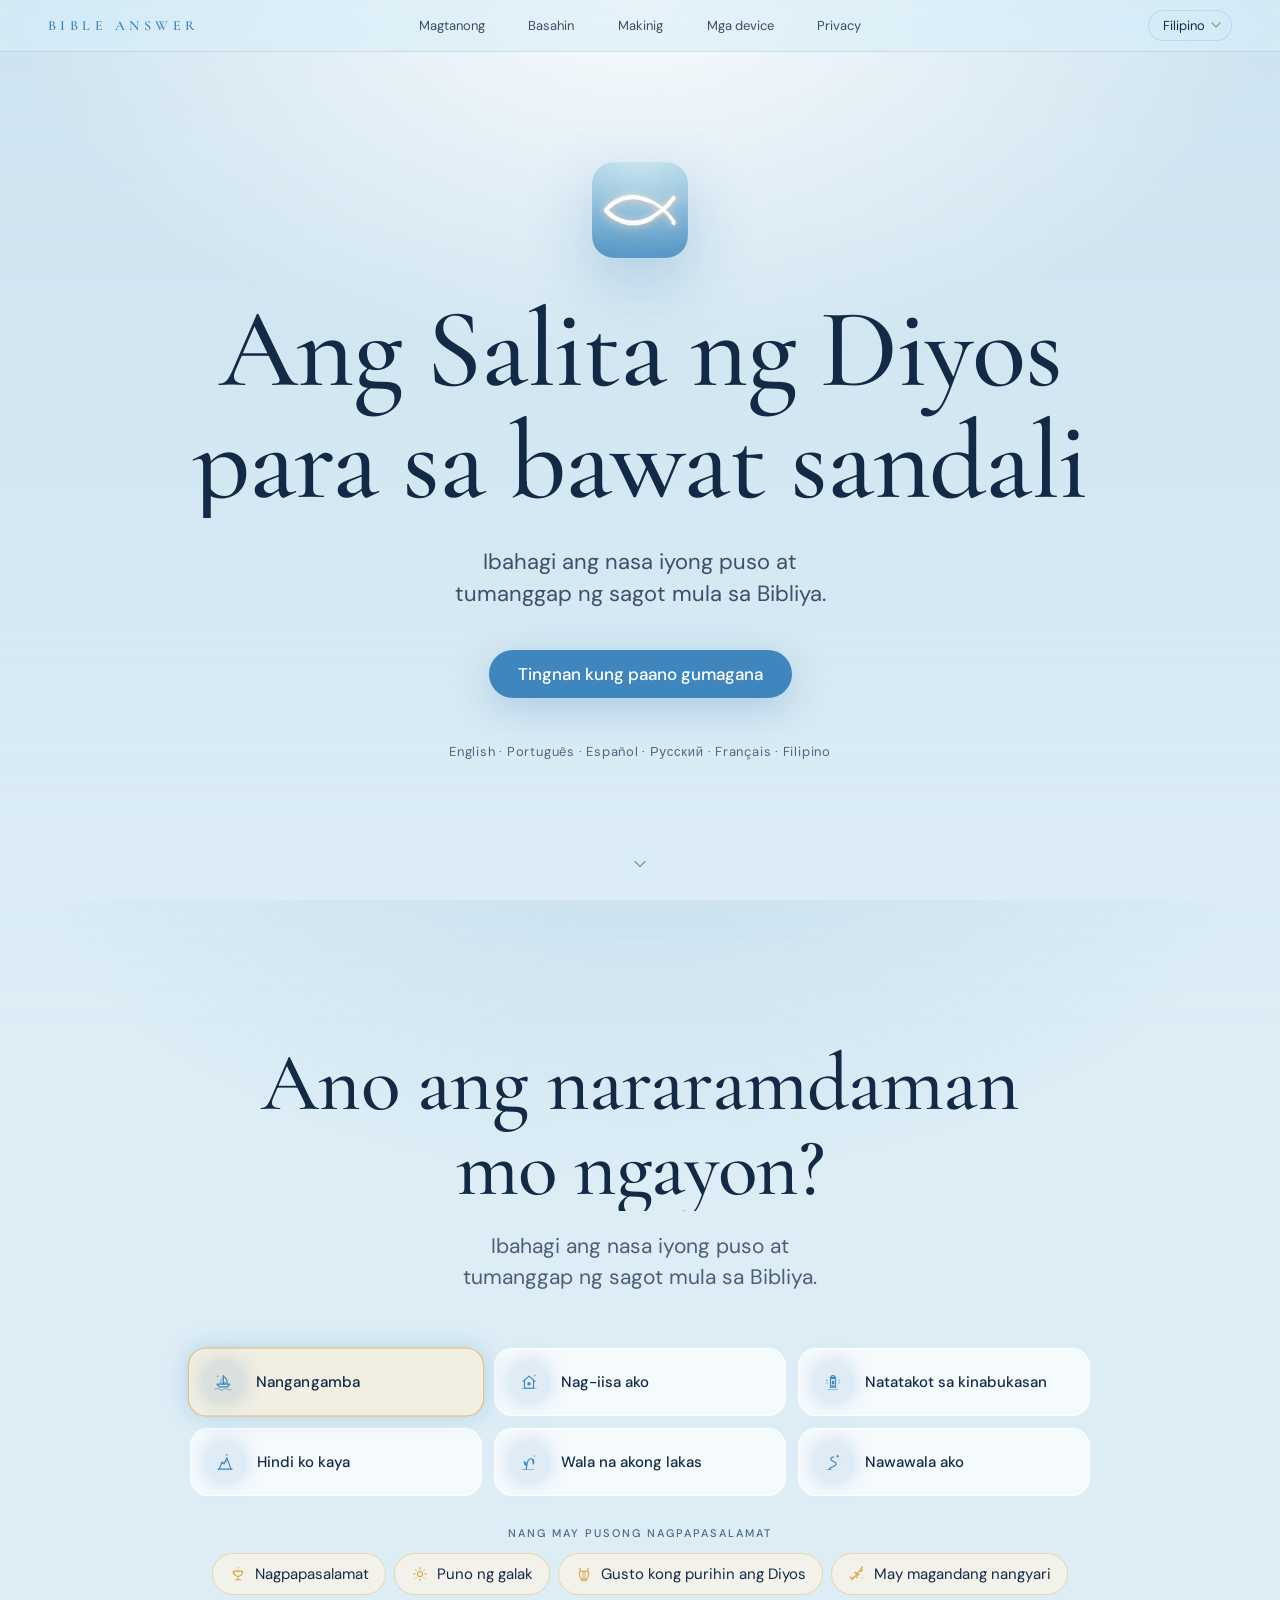
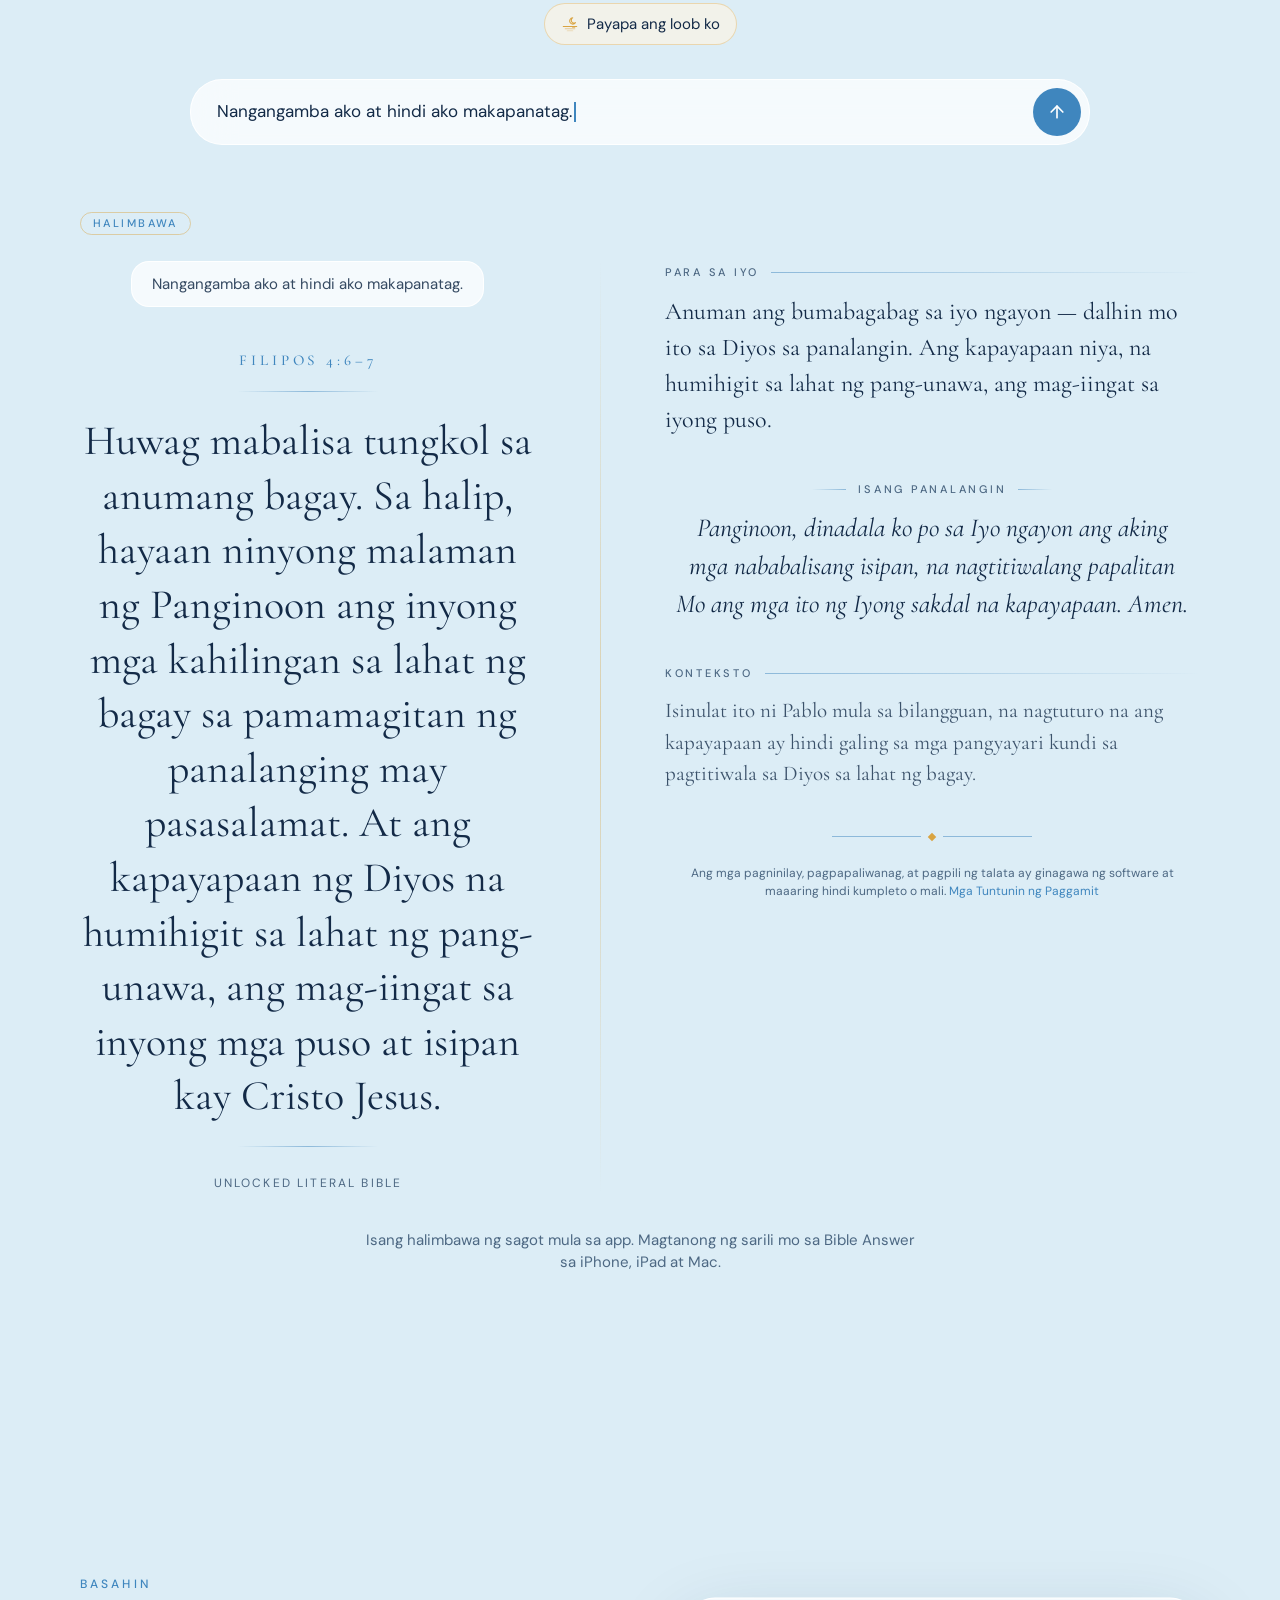
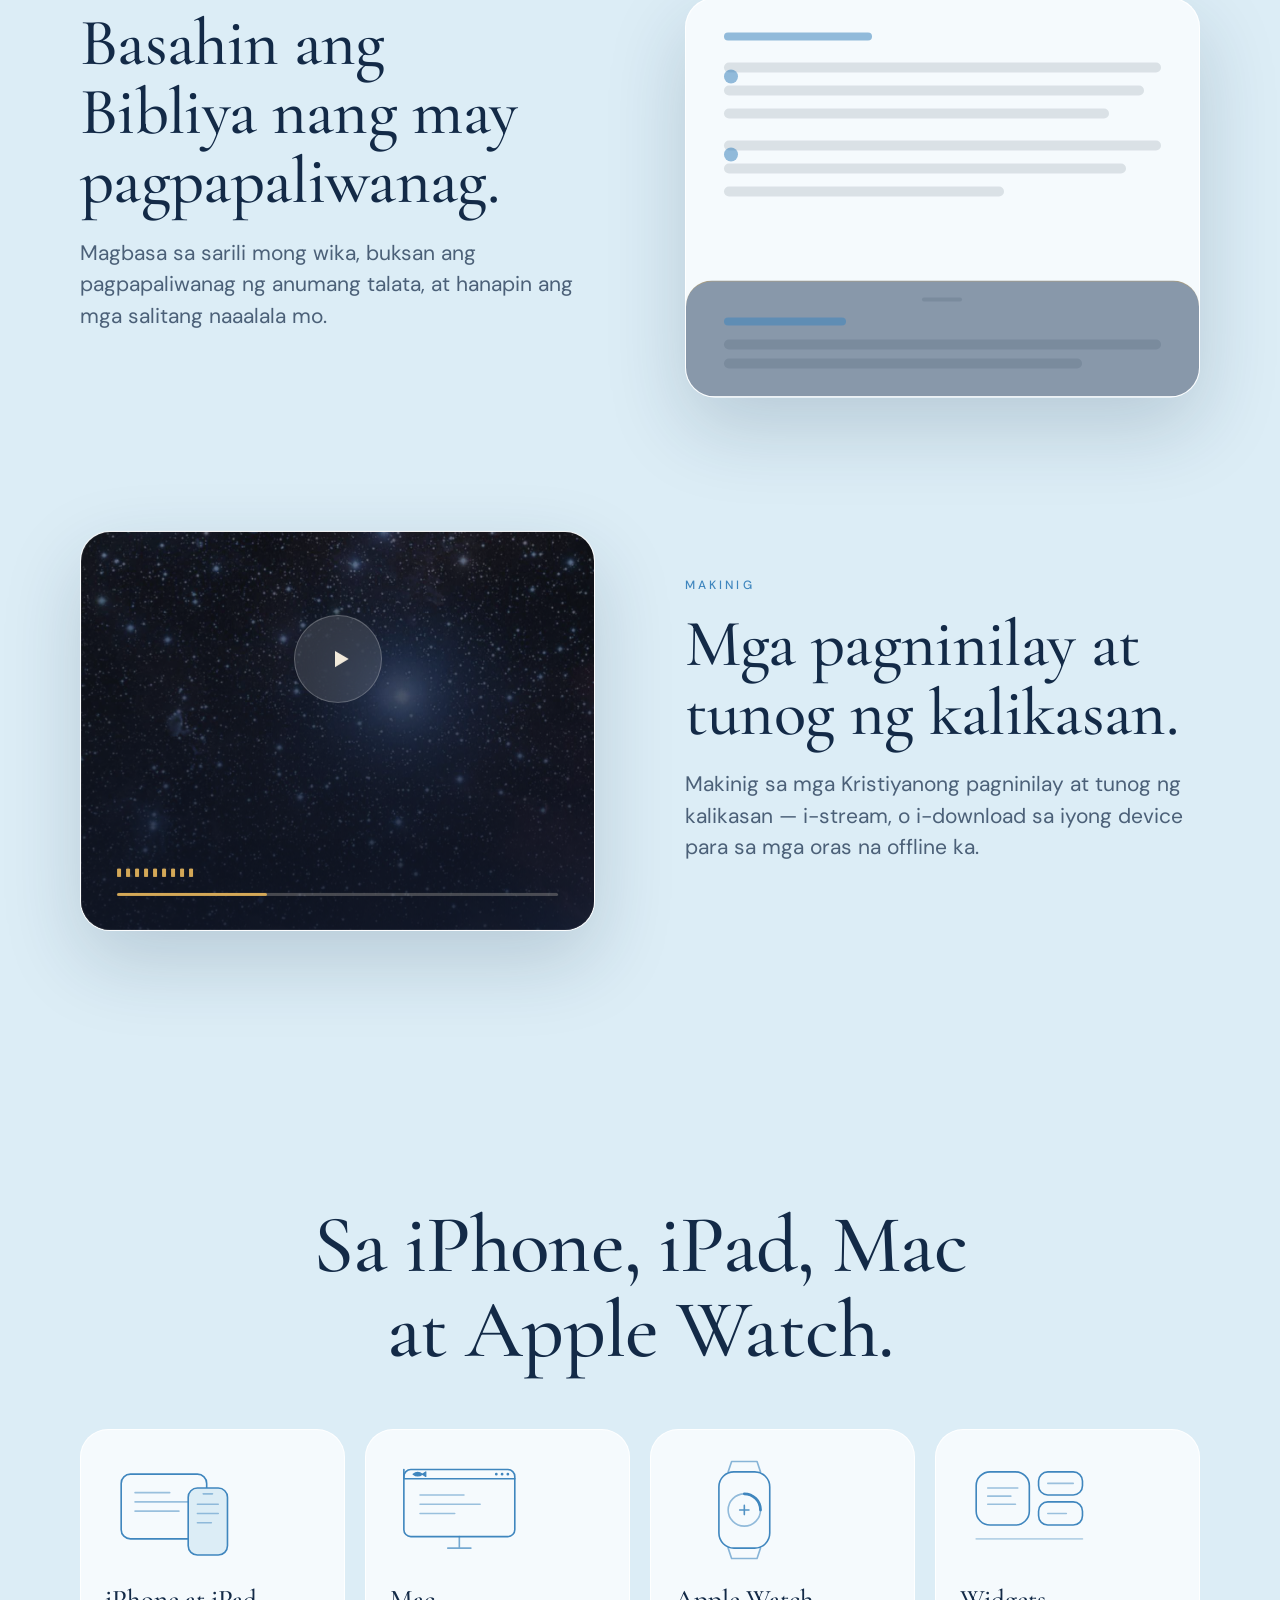
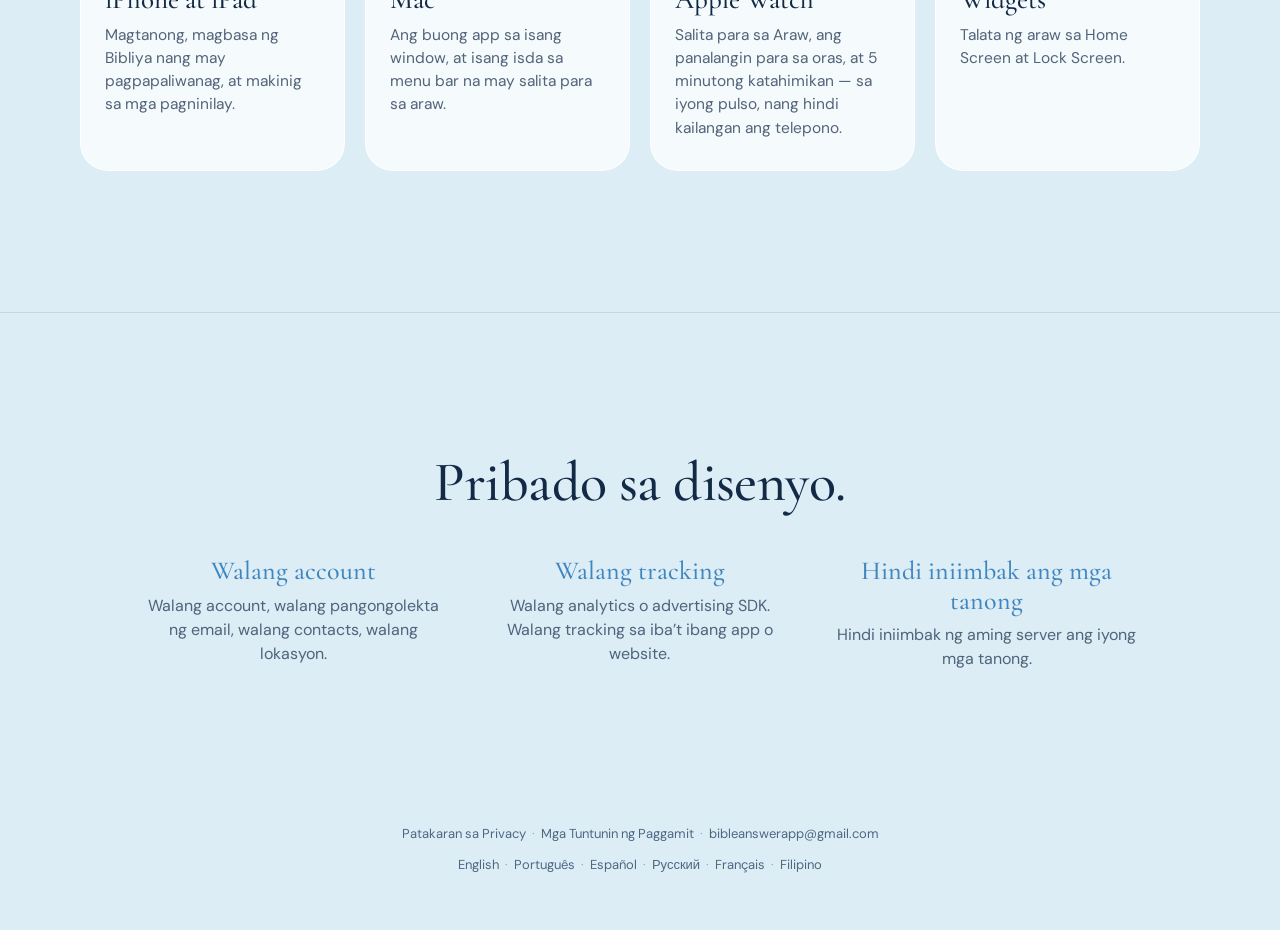
==== bible-answer/fil/index.html @ bab34051 "Show the answer feature instead of running it: static pages per language, SEO, devices The site no l" ====
<!doctype html>
<html lang="fil">
<head>
<meta charset="utf-8">
<meta name="viewport" content="width=device-width,initial-scale=1,viewport-fit=cover">
<meta http-equiv="Content-Security-Policy" content="default-src 'none'; script-src 'self' 'sha256-Du+OJKJSbdUgz5nrHeWWINvez6XKDDU/tyj/5c2uvwo='; style-src 'self' 'unsafe-inline'; img-src 'self' data:; font-src 'self'; connect-src 'none'; base-uri 'none'; form-action 'none'">
<title>Bible Answer — Talata para sa nararamdaman mo</title>
<meta name="description" content="Sabihin sa Bible Answer ang nararamdaman mo at tumanggap ng talata, maikling pagninilay at panalangin. Para sa iPhone, iPad, Mac at Apple Watch, sa anim na wika.">
<meta name="robots" content="index,follow,max-image-preview:large">
<link rel="canonical" href="https://artypeace.github.io/bible-answer/fil/">
<link rel="alternate" hreflang="en" href="https://artypeace.github.io/bible-answer/">
<link rel="alternate" hreflang="pt-BR" href="https://artypeace.github.io/bible-answer/pt/">
<link rel="alternate" hreflang="es" href="https://artypeace.github.io/bible-answer/es/">
<link rel="alternate" hreflang="ru" href="https://artypeace.github.io/bible-answer/ru/">
<link rel="alternate" hreflang="fr" href="https://artypeace.github.io/bible-answer/fr/">
<link rel="alternate" hreflang="fil" href="https://artypeace.github.io/bible-answer/fil/">
<link rel="alternate" hreflang="x-default" href="https://artypeace.github.io/bible-answer/">
<meta name="color-scheme" content="dark light">
<meta name="theme-color" content="#0F1628">
<meta property="og:type" content="website">
<meta property="og:site_name" content="Bible Answer">
<meta property="og:title" content="Bible Answer — Talata para sa nararamdaman mo">
<meta property="og:description" content="Sabihin sa Bible Answer ang nararamdaman mo at tumanggap ng talata, maikling pagninilay at panalangin. Para sa iPhone, iPad, Mac at Apple Watch, sa anim na wika.">
<meta property="og:url" content="https://artypeace.github.io/bible-answer/fil/">
<meta property="og:image" content="https://artypeace.github.io/bible-answer/assets/og.jpg">
<meta property="og:image:width" content="1200">
<meta property="og:image:height" content="630">
<meta property="og:image:alt" content="Bible Answer">
<meta property="og:locale" content="fil_PH">
<meta property="og:locale:alternate" content="en_US">
<meta property="og:locale:alternate" content="pt_BR">
<meta property="og:locale:alternate" content="es_ES">
<meta property="og:locale:alternate" content="ru_RU">
<meta property="og:locale:alternate" content="fr_FR">
<meta name="twitter:card" content="summary_large_image">
<meta name="twitter:title" content="Bible Answer — Talata para sa nararamdaman mo">
<meta name="twitter:description" content="Sabihin sa Bible Answer ang nararamdaman mo at tumanggap ng talata, maikling pagninilay at panalangin. Para sa iPhone, iPad, Mac at Apple Watch, sa anim na wika.">
<meta name="twitter:image" content="https://artypeace.github.io/bible-answer/assets/og.jpg">
<link rel="icon" type="image/png" sizes="32x32" href="../assets/favicon-32.png">
<link rel="apple-touch-icon" href="../assets/apple-touch-icon.png">
<link rel="preload" href="../fonts/cormorant-garamond.woff2" as="font" type="font/woff2" crossorigin>
<link rel="stylesheet" href="../site.css">
<script>document.documentElement.classList.add('js')</script>
<script type="application/ld+json">
{
 "@context": "https://schema.org",
 "@graph": [
  {
   "@type": "WebSite",
   "@id": "https://artypeace.github.io/bible-answer/#site",
   "name": "Bible Answer",
   "url": "https://artypeace.github.io/bible-answer/",
   "inLanguage": [
    "en",
    "pt-BR",
    "es",
    "ru",
    "fr",
    "fil"
   ]
  },
  {
   "@type": "MobileApplication",
   "@id": "https://artypeace.github.io/bible-answer/#app",
   "name": "Bible Answer",
   "description": "Sabihin sa Bible Answer ang nararamdaman mo at tumanggap ng talata, maikling pagninilay at panalangin. Para sa iPhone, iPad, Mac at Apple Watch, sa anim na wika.",
   "applicationCategory": "LifestyleApplication",
   "operatingSystem": "iOS, iPadOS, macOS, watchOS",
   "inLanguage": [
    "en",
    "pt-BR",
    "es",
    "ru",
    "fr",
    "fil"
   ],
   "url": "https://artypeace.github.io/bible-answer/fil/",
   "image": "https://artypeace.github.io/bible-answer/assets/og.jpg"
  }
 ]
}
</script>
</head>
<body>
<a class="skip" href="#main">Lumaktaw sa nilalaman</a>
<div class="sky" aria-hidden="true"><div class="sky__img"></div><div class="stars" id="stars"></div><div class="sky__veil"></div></div>

<header class="nav">
  <div class="nav__in">
    <a class="mark" href="../fil/">Bible Answer</a>
    <nav class="nav__links" aria-label="Bible Answer">
      <a href="#ask">Magtanong</a>
      <a href="#read">Basahin</a>
      <a href="#listen">Makinig</a>
      <a href="#devices">Mga device</a>
      <a href="#private">Privacy</a>
    </nav>
    <div class="nav__tools">
      <details class="langmenu"><summary aria-label="Wika">Filipino</summary><ul><li><a href="../" lang="en" hreflang="en">English</a></li><li><a href="../pt/" lang="pt-BR" hreflang="pt-BR">Português</a></li><li><a href="../es/" lang="es" hreflang="es">Español</a></li><li><a href="../ru/" lang="ru" hreflang="ru">Русский</a></li><li><a href="../fr/" lang="fr" hreflang="fr">Français</a></li><li><a href="../fil/" lang="fil" hreflang="fil" aria-current="true">Filipino</a></li></ul></details>
      
    </div>
  </div>
</header>

<main id="main">
  <section class="hero" aria-labelledby="h-hero">
    <div class="hero__in" id="heroIn">
      <img class="hero__icon rise" style="--i:0" src="../assets/icon.png" width="96" height="96" alt="Bible Answer">
      <h1 id="h-hero" class="rise" style="--i:1">Ang Salita ng Diyos para sa bawat sandali</h1>
      <p class="hero__sub rise" style="--i:2">Ibahagi ang nasa iyong puso at tumanggap ng sagot mula sa Bibliya.</p>
      <div class="hero__cta rise" style="--i:3">
        
        <a class="btn btn--gold" href="#ask">Tingnan kung paano gumagana</a>
      </div>
      <p class="hero__langs rise" style="--i:4"><a href="../" lang="en" hreflang="en">English</a> · <a href="../pt/" lang="pt-BR" hreflang="pt-BR">Português</a> · <a href="../es/" lang="es" hreflang="es">Español</a> · <a href="../ru/" lang="ru" hreflang="ru">Русский</a> · <a href="../fr/" lang="fr" hreflang="fr">Français</a> · <a href="../fil/" lang="fil" hreflang="fil">Filipino</a></p>
    </div>
    <svg class="hero__hint ico" viewBox="0 0 24 24" aria-hidden="true"><path d="M6 9l6 6 6-6"/></svg>
  </section>

  <section class="section ask" id="ask" aria-labelledby="h-ask">
    <div class="wrap">
      <h2 id="h-ask" class="reveal">Ano ang nararamdaman mo ngayon?</h2>
      <p class="lede reveal" style="--d:.1s">Ibahagi ang nasa iyong puso at tumanggap ng sagot mula sa Bibliya.</p>
      <div class="demo reveal" style="--d:.15s" data-demo>
        <div class="demo__ask" aria-hidden="true">
          <div class="feelings"><div class="chip-lg first"><span class="disc"><svg class="ico" viewBox="0 0 24 24" aria-hidden="true"><use href="../assets/feelings.svg#feel-anxious"></use></svg></span><span>Nangangamba</span></div><div class="chip-lg"><span class="disc"><svg class="ico" viewBox="0 0 24 24" aria-hidden="true"><use href="../assets/feelings.svg#feel-lonely"></use></svg></span><span>Nag-iisa ako</span></div><div class="chip-lg"><span class="disc"><svg class="ico" viewBox="0 0 24 24" aria-hidden="true"><use href="../assets/feelings.svg#feel-future"></use></svg></span><span>Natatakot sa kinabukasan</span></div><div class="chip-lg"><span class="disc"><svg class="ico" viewBox="0 0 24 24" aria-hidden="true"><use href="../assets/feelings.svg#feel-overwhelmed"></use></svg></span><span>Hindi ko kaya</span></div><div class="chip-lg"><span class="disc"><svg class="ico" viewBox="0 0 24 24" aria-hidden="true"><use href="../assets/feelings.svg#feel-exhausted"></use></svg></span><span>Wala na akong lakas</span></div><div class="chip-lg"><span class="disc"><svg class="ico" viewBox="0 0 24 24" aria-hidden="true"><use href="../assets/feelings.svg#feel-lost"></use></svg></span><span>Nawawala ako</span></div></div>
          <div class="good">Nang may pusong nagpapasalamat</div>
          <div class="pills"><span class="pill pill--warm"><svg class="ico" viewBox="0 0 24 24" aria-hidden="true"><use href="../assets/feelings.svg#feel-gratitude"></use></svg><span>Nagpapasalamat</span></span><span class="pill pill--warm"><svg class="ico" viewBox="0 0 24 24" aria-hidden="true"><use href="../assets/feelings.svg#feel-joy"></use></svg><span>Puno ng galak</span></span><span class="pill pill--warm"><svg class="ico" viewBox="0 0 24 24" aria-hidden="true"><use href="../assets/feelings.svg#feel-praise"></use></svg><span>Gusto kong purihin ang Diyos</span></span><span class="pill pill--warm"><svg class="ico" viewBox="0 0 24 24" aria-hidden="true"><use href="../assets/feelings.svg#feel-goodnews"></use></svg><span>May magandang nangyari</span></span><span class="pill pill--warm"><svg class="ico" viewBox="0 0 24 24" aria-hidden="true"><use href="../assets/feelings.svg#feel-peace"></use></svg><span>Payapa ang loob ko</span></span></div>
          <div class="composer demo__composer"><span class="demo__input"><span class="typed" style="--n:41">Nangangamba ako at hindi ako makapanatag.</span><span class="caret"></span></span><span class="send"><svg class="ico" viewBox="0 0 24 24"><path d="M12 19V5"/><path d="M5 12l7-7 7 7"/></svg></span></div>
        </div>
        <article class="answer demo__answer" aria-label="Halimbawa: Filipos 4:6–7">
        <p class="tag">Halimbawa</p>
        <div class="spread">
          <div class="verse-page">
            <div class="q part" style="--i:0">Nangangamba ako at hindi ako makapanatag.</div>
            <p class="ref part" style="--i:1">Filipos 4:6–7</p>
            <hr class="hair part" style="--i:2">
            <blockquote class="verse part" style="--i:3">Huwag mabalisa tungkol sa anumang bagay. Sa halip, hayaan ninyong malaman ng Panginoon ang inyong mga kahilingan sa lahat ng bagay sa pamamagitan ng panalanging may pasasalamat. At ang kapayapaan ng Diyos na humihigit sa lahat ng pang-unawa, ang mag-iingat sa inyong mga puso at isipan kay Cristo Jesus.</blockquote>
            <hr class="hair part" style="--i:4">
            <div class="credit part" style="--i:5">Unlocked Literal Bible</div>
          </div>
          <div class="gutter"></div>
          <div class="reading">
            <div class="block part" style="--i:6"><div class="head"><h3 class="label">Para sa iyo</h3><i></i></div><p class="body">Anuman ang bumabagabag sa iyo ngayon — dalhin mo ito sa Diyos sa panalangin. Ang kapayapaan niya, na humihigit sa lahat ng pang-unawa, ang mag-iingat sa iyong puso.</p></div>
            <div class="prayer part" style="--i:7"><div class="head"><i></i><h3 class="label">Isang Panalangin</h3><i></i></div><p>Panginoon, dinadala ko po sa Iyo ngayon ang aking mga nababalisang isipan, na nagtitiwalang papalitan Mo ang mga ito ng Iyong sakdal na kapayapaan. Amen.</p></div>
            <div class="block part" style="--i:8"><div class="head"><h3 class="label">Konteksto</h3><i></i></div><p class="body body--quiet">Isinulat ito ni Pablo mula sa bilangguan, na nagtuturo na ang kapayapaan ay hindi galing sa mga pangyayari kundi sa pagtitiwala sa Diyos sa lahat ng bagay.</p></div>
            <div class="diamond part" style="--i:9"><i></i><b></b><i></i></div>
            <p class="fine part" style="--i:10">Ang mga pagninilay, pagpapaliwanag, at pagpili ng talata ay ginagawa ng software at maaaring hindi kumpleto o mali. <a href="../terms#fil">Mga Tuntunin ng Paggamit</a></p>
          </div>
        </div>
      </article>
      </div>
      <p class="demo__note reveal">Isang halimbawa ng sagot mula sa app. Magtanong ng sarili mo sa Bible Answer sa iPhone, iPad at Mac.</p>
      
    </div>
  </section>

  <section class="section" id="read" aria-labelledby="h-read">
    <div class="wrap">
      <div class="feature">
        <div class="feature__text reveal">
          <div class="eyebrow">Basahin</div>
          <h2 id="h-read">Basahin ang Bibliya nang may pagpapaliwanag.</h2>
          <p>Magbasa sa sarili mong wika, buksan ang pagpapaliwanag ng anumang talata, at hanapin ang mga salitang naaalala mo.</p>
        </div>
        <div class="reveal" style="--d:.15s">
          <div class="card reader" data-parallax aria-hidden="true">
            <span class="skl skl--head"></span>
            <span class="skl"><b></b></span><span class="skl" style="width:96%"></span><span class="skl" style="width:88%"></span>
            <span class="skl" style="margin-top:22px"><b></b></span><span class="skl" style="width:92%"></span><span class="skl" style="width:64%"></span>
            <div class="sheet"><span class="skl skl--head" style="width:28%;margin-bottom:14px"></span><span class="skl" style="margin-top:9px"></span><span class="skl" style="width:82%;margin-top:9px"></span></div>
          </div>
        </div>
      </div>

      <div class="feature feature--flip" id="listen">
        <div class="feature__text reveal">
          <div class="eyebrow">Makinig</div>
          <h2>Mga pagninilay at tunog ng kalikasan.</h2>
          <p>Makinig sa mga Kristiyanong pagninilay at tunog ng kalikasan — i-stream, o i-download sa iyong device para sa mga oras na offline ka.</p>
        </div>
        <div class="reveal" style="--d:.15s">
          <div class="card player" data-parallax aria-hidden="true">
            <div class="player__img"></div><div class="player__veil"></div>
            <div class="play"><svg viewBox="0 0 24 24"><path d="M8 5.5v13l11-6.5z"/></svg></div>
            <div class="eq"><i></i><i></i><i></i><i></i><i></i><i></i><i></i><i></i><i></i></div>
            <div class="bar"><i></i></div>
          </div>
        </div>
      </div>
    </div>
  </section>

  <section class="section platforms" id="devices" aria-labelledby="h-devices">
    <div class="wrap">
      <h2 id="h-devices" class="reveal">Sa iPhone, iPad, Mac at Apple Watch.</h2>
      <div class="device-grid"><article class="device reveal" style="--d:0s"><div class="device__art" aria-hidden="true"><svg viewBox="0 0 120 90" fill="none" stroke="currentColor" stroke-width="1.4" stroke-linecap="round" stroke-linejoin="round"><rect x="14" y="14" width="74" height="56" rx="8"/><path d="M26 30h30M26 38h46M26 46h38" opacity=".5"/><rect x="72" y="26" width="34" height="58" rx="8" fill="var(--bg)"/><path d="M80 40h18M80 48h18M80 56h12" opacity=".5"/><path d="M85 31h8" opacity=".5"/></svg></div><h3>iPhone at iPad</h3><p>Magtanong, magbasa ng Bibliya nang may pagpapaliwanag, at makinig sa mga pagninilay.</p></article><article class="device reveal" style="--d:0.1s"><div class="device__art" aria-hidden="true"><svg viewBox="0 0 120 90" fill="none" stroke="currentColor" stroke-width="1.4" stroke-linecap="round" stroke-linejoin="round"><rect x="12" y="10" width="96" height="58" rx="6"/><path d="M12 18h96M12 10v8"/><path d="M92 14h.01M97 14h.01M102 14h.01" stroke-width="2.4"/><path d="M26 32h38M26 40h52M26 48h30" opacity=".5"/><path d="M50 78h20M60 68v10" opacity=".7"/><path d="M20 14q4-3 8 0q-4 3-8 0zM28 14l3-2v4z" fill="currentColor" stroke-width="1"/></svg></div><h3>Mac</h3><p>Ang buong app sa isang window, at isang isda sa menu bar na may salita para sa araw.</p></article><article class="device reveal" style="--d:0.2s"><div class="device__art" aria-hidden="true"><svg viewBox="0 0 120 90" fill="none" stroke="currentColor" stroke-width="1.4" stroke-linecap="round" stroke-linejoin="round"><rect x="38" y="12" width="44" height="66" rx="13"/><path d="M46 12l3-9h22l3 9M46 78l3 9h22l3-9" opacity=".6"/><circle cx="60" cy="45" r="14" opacity=".55"/><path d="M60 31a14 14 0 0 1 14 14" stroke-width="2.4"/><path d="M56 45h8M60 41v8" opacity=".9"/></svg></div><h3>Apple Watch</h3><p>Salita para sa Araw, ang panalangin para sa oras, at 5 minutong katahimikan — sa iyong pulso, nang hindi kailangan ang telepono.</p></article><article class="device reveal" style="--d:0.3s"><div class="device__art" aria-hidden="true"><svg viewBox="0 0 120 90" fill="none" stroke="currentColor" stroke-width="1.4" stroke-linecap="round" stroke-linejoin="round"><rect x="14" y="12" width="46" height="46" rx="12"/><path d="M24 26h26M24 33h20M24 40h24" opacity=".5"/><rect x="68" y="12" width="38" height="20" rx="8"/><path d="M76 22h22" opacity=".5"/><rect x="68" y="38" width="38" height="20" rx="8"/><path d="M76 48h16" opacity=".5"/><path d="M14 70h92" opacity=".35"/></svg></div><h3>Widgets</h3><p>Talata ng araw sa Home Screen at Lock Screen.</p></article></div>
    </div>
  </section>

  <section class="section privacy" id="private" aria-labelledby="h-priv">
    <div class="wrap">
      <h2 id="h-priv" class="reveal">Pribado sa disenyo.</h2>
      <div class="trio">
        <div class="reveal"><h3>Walang account</h3><p>Walang account, walang pangongolekta ng email, walang contacts, walang lokasyon.</p></div>
        <div class="reveal" style="--d:.12s"><h3>Walang tracking</h3><p>Walang analytics o advertising SDK. Walang tracking sa iba’t ibang app o website.</p></div>
        <div class="reveal" style="--d:.24s"><h3>Hindi iniimbak ang mga tanong</h3><p>Hindi iniimbak ng aming server ang iyong mga tanong.</p></div>
      </div>
    </div>
  </section>
</main>

<footer class="foot">
  <p><a href="../privacy#fil">Patakaran sa Privacy</a><span class="dot">·</span><a href="../terms#fil">Mga Tuntunin ng Paggamit</a><span class="dot">·</span><a href="mailto:bibleanswerapp@gmail.com">bibleanswerapp@gmail.com</a></p>
  <p><a href="../" lang="en" hreflang="en">English</a><span class="dot">·</span><a href="../pt/" lang="pt-BR" hreflang="pt-BR">Português</a><span class="dot">·</span><a href="../es/" lang="es" hreflang="es">Español</a><span class="dot">·</span><a href="../ru/" lang="ru" hreflang="ru">Русский</a><span class="dot">·</span><a href="../fr/" lang="fr" hreflang="fr">Français</a><span class="dot">·</span><a href="../fil/" lang="fil" hreflang="fil">Filipino</a></p>
</footer>
<script src="../app.js" defer></script>
</body>
</html>
---- bible-answer/site.css ----
/* Bible Answer — the website. Same look as the app: navy sky, gold, Cormorant Garamond and DM Sans.
   Colours are ManuscriptColors from the app (AppTheme.swift), dark and light. */

@font-face{font-family:"Cormorant Garamond";src:url(fonts/cormorant-garamond.woff2) format("woff2");font-weight:300 700;font-style:normal;font-display:swap}
@font-face{font-family:"Cormorant Garamond";src:url(fonts/cormorant-garamond-italic.woff2) format("woff2");font-weight:300 700;font-style:italic;font-display:swap}
@font-face{font-family:"DM Sans";src:url(fonts/dm-sans.woff2) format("woff2");font-weight:100 1000;font-style:normal;font-display:swap}

:root{
  color-scheme:dark;
  --bg:#0F1628;--text:#F2EADB;--muted:#A89B82;
  --gold:#D4A857;--ornament:#D4A857;--on-gold:#0F1628;
  --chip:rgba(27,42,72,.78);--chip-stroke:rgba(255,255,255,.09);
  --gold-hair:rgba(212,168,87,.55);--gold-soft:rgba(212,168,87,.14);
  --glass:rgba(15,22,40,.55);--glass-line:rgba(255,255,255,.08);
  --verse-ink:linear-gradient(180deg,#FFFDF8 0%,#F2EADB 55%,#D8CBAE 100%);
  --halo:rgba(0,0,0,.55);--shadow:0 40px 100px rgba(0,0,0,.45);
  --sky-o:.9;--skl:rgba(242,234,219,.14);--skl-strong:rgba(212,168,87,.55);
  --serif:"Cormorant Garamond",Georgia,"Times New Roman",serif;
  --sans:"DM Sans",-apple-system,BlinkMacSystemFont,"Segoe UI",Roboto,"Helvetica Neue",Arial,sans-serif;
  --ease:cubic-bezier(.2,.7,.2,1);
  --pad:clamp(16px,4vw,48px);
}
@media (prefers-color-scheme:light){
  :root{
    color-scheme:light;
    --bg:#DCEDF6;--text:#132A47;--muted:#4D6883;
    --gold:#3F86BE;--ornament:#D9A441;--on-gold:#fff;
    --chip:rgba(255,255,255,.72);--chip-stroke:rgba(255,255,255,.9);
    --gold-hair:rgba(63,134,190,.5);--gold-soft:rgba(63,134,190,.12);
    --glass:rgba(220,237,246,.62);--glass-line:rgba(19,42,71,.10);
    --verse-ink:linear-gradient(180deg,#132A47,#132A47);
    --halo:transparent;--shadow:0 30px 80px rgba(19,42,71,.18);
    --sky-o:0;--skl:rgba(19,42,71,.12);--skl-strong:rgba(63,134,190,.55);
  }
}

*{box-sizing:border-box}
html{scroll-behavior:smooth;-webkit-text-size-adjust:100%;background:var(--bg)}
body{margin:0;color:var(--text);font:400 17px/1.47 var(--sans);-webkit-font-smoothing:antialiased;-moz-osx-font-smoothing:grayscale;overflow-x:hidden}
img,svg{display:block;max-width:100%}
a{color:var(--gold);text-decoration:none}
a:hover{text-decoration:underline;text-underline-offset:3px}
button,input,textarea,select{font:inherit;color:inherit}
button{cursor:pointer}
[hidden]{display:none!important}
:focus-visible{outline:2px solid var(--gold);outline-offset:3px;border-radius:6px}
.sr{position:absolute;width:1px;height:1px;overflow:hidden;clip:rect(0 0 0 0);white-space:nowrap}

/* ---------- sky ---------- */
.sky{position:absolute;left:0;top:0;width:100%;height:118vh;z-index:-1;pointer-events:none;overflow:hidden;
  transform:translate3d(0,calc(var(--scroll,0)*.28px),0);will-change:transform;
  -webkit-mask-image:linear-gradient(#000 55%,transparent);mask-image:linear-gradient(#000 55%,transparent)}
.sky__img{position:absolute;inset:0;background:url(assets/sky-dark.jpg) center 18%/cover no-repeat;opacity:var(--sky-o)}
.sky__veil{position:absolute;inset:0;background:linear-gradient(180deg,rgba(15,22,40,.55) 0%,rgba(15,22,40,.08) 34%,rgba(15,22,40,.7) 76%,var(--bg) 100%)}
@media (prefers-color-scheme:light){
  .sky__veil{background:radial-gradient(900px 520px at 50% 0,rgba(255,255,255,.85),rgba(220,237,246,0) 70%),linear-gradient(180deg,rgba(196,221,236,.6),rgba(220,237,246,0))}
}
.stars i{position:absolute;display:block;border-radius:50%;background:#FFF3D6;opacity:.7;animation:twinkle var(--t,4s) ease-in-out var(--dl,0s) infinite}
@media (prefers-color-scheme:light){.stars{display:none}}
@keyframes twinkle{0%,100%{opacity:.15;transform:scale(.8)}50%{opacity:.95;transform:scale(1.15)}}

/* ---------- navigation ---------- */
.nav{position:fixed;left:0;right:0;top:0;z-index:20;height:52px;background:var(--glass);
  -webkit-backdrop-filter:saturate(180%) blur(20px);backdrop-filter:saturate(180%) blur(20px);border-bottom:1px solid var(--glass-line)}
.nav__in{height:100%;max-width:1280px;margin:0 auto;padding:0 var(--pad);display:grid;grid-template-columns:1fr auto 1fr;align-items:center;gap:16px}
.mark{font:600 14px/1 var(--serif);letter-spacing:.32em;text-transform:uppercase;color:var(--gold);white-space:nowrap}
.mark:hover{text-decoration:none}
.nav__links{display:flex;gap:clamp(20px,3.4vw,44px);font-size:13px}
.nav__links a{color:color-mix(in srgb,var(--text) 82%,transparent);transition:color .25s}
.nav__links a:hover{color:var(--gold);text-decoration:none}
.nav__tools{display:flex;align-items:center;justify-content:flex-end;gap:14px}
@supports not ((backdrop-filter:blur(1px)) or (-webkit-backdrop-filter:blur(1px))){.nav{background:var(--bg)}}
@media (max-width:760px){.nav__links{display:none}.nav__in{grid-template-columns:1fr auto}}

/* ---------- buttons ---------- */
.btn{display:inline-flex;align-items:center;justify-content:center;gap:8px;min-height:48px;padding:13px 28px;border-radius:980px;border:1px solid transparent;font-size:17px;font-weight:500;line-height:1.2;
  transition:transform .35s var(--ease),box-shadow .35s var(--ease),background .25s,border-color .25s}
.btn:hover{text-decoration:none;transform:translateY(-2px)}
.btn:active{transform:scale(.97)}
.btn--gold{background:var(--gold);color:var(--on-gold);box-shadow:0 10px 40px color-mix(in srgb,var(--gold) 30%,transparent)}
.btn--gold:hover{box-shadow:0 16px 52px color-mix(in srgb,var(--gold) 42%,transparent)}
.btn--ghost{background:var(--chip);border-color:color-mix(in srgb,var(--ornament) 40%,transparent);color:var(--text)}
.btn--ghost:hover{border-color:var(--ornament)}
.link{font-size:17px}
.link::after{content:" ›"}

/* ---------- reveal on scroll ---------- */
html.js .reveal{opacity:0;transform:translate3d(0,28px,0);filter:blur(6px);
  transition:opacity 1s var(--ease) var(--d,0s),transform 1.1s var(--ease) var(--d,0s),filter 1s var(--ease) var(--d,0s)}
html.js .reveal.in{opacity:1;transform:none;filter:none}
.rise{animation:rise 1.2s var(--ease) both;animation-delay:calc(var(--i,0)*130ms + 120ms)}
@keyframes rise{from{opacity:0;transform:translate3d(0,30px,0);filter:blur(8px)}to{opacity:1;transform:none;filter:none}}

/* ---------- hero ---------- */
.hero{position:relative;min-height:100vh;min-height:100svh;display:flex;align-items:center;justify-content:center;text-align:center;padding:96px var(--pad) 72px}
.hero__in{display:flex;flex-direction:column;align-items:center;max-width:1100px;
  transform:translate3d(0,calc(var(--hp,0)*56px),0) scale(calc(1 - var(--hp,0)*.05));opacity:calc(1 - var(--hp,0)*1.15);will-change:transform,opacity}
.hero__icon{width:96px;height:96px;border-radius:22px;box-shadow:0 24px 64px color-mix(in srgb,var(--gold) 30%,transparent),0 0 0 1px rgba(255,255,255,.12);margin-bottom:36px;animation:float 7s ease-in-out infinite}
@keyframes float{0%,100%{transform:translateY(0)}50%{transform:translateY(-6px)}}
h1{margin:0;font:500 clamp(50px,9.2vw,112px)/1 var(--serif);letter-spacing:-.012em;text-wrap:balance;
  background:var(--verse-ink);-webkit-background-clip:text;background-clip:text;color:transparent;-webkit-text-fill-color:transparent}
.hero__sub{text-wrap:balance;margin:28px 0 0;max-width:620px;font-size:clamp(18px,2.1vw,22px);line-height:1.45;color:color-mix(in srgb,var(--text) 80%,transparent)}
.hero__cta{display:flex;flex-wrap:wrap;align-items:center;justify-content:center;gap:20px 28px;margin-top:40px}
.hero__langs{margin:44px 0 0;font-size:13px;letter-spacing:.06em;color:var(--muted)}
.hero__hint{position:absolute;left:50%;bottom:26px;translate:-50% 0;color:var(--gold);opacity:.8;animation:nudge 2.4s ease-in-out infinite}
@keyframes nudge{0%,100%{transform:translateY(0);opacity:.5}50%{transform:translateY(7px);opacity:.95}}

/* ---------- sections ---------- */
.section{position:relative;padding:clamp(72px,11vw,150px) var(--pad)}
.wrap{max-width:1120px;margin:0 auto}
.eyebrow{font:500 12px/1 var(--sans);letter-spacing:.26em;text-transform:uppercase;color:var(--gold)}
h2{margin:0;font:500 clamp(38px,6.4vw,84px)/1.04 var(--serif);letter-spacing:-.01em;text-wrap:balance}
.lede{text-wrap:balance;margin:20px auto 0;max-width:640px;font-size:clamp(17px,1.9vw,21px);line-height:1.45;color:color-mix(in srgb,var(--text) 72%,transparent)}

/* ---------- ask ---------- */
.ask{text-align:center;background:radial-gradient(900px 520px at 50% -4%,color-mix(in srgb,var(--gold) 11%,transparent),transparent 70%)}
.ask h2{background:var(--verse-ink);-webkit-background-clip:text;background-clip:text;color:transparent;-webkit-text-fill-color:transparent}
.feelings{max-width:900px;margin:52px auto 0;display:grid;grid-template-columns:repeat(3,minmax(0,1fr));gap:12px}
@media (max-width:720px){.feelings{grid-template-columns:repeat(2,minmax(0,1fr));gap:10px}}
.chip-lg{display:flex;align-items:center;gap:12px;min-height:68px;padding:12px 14px;text-align:left;font-size:15px;font-weight:500;line-height:1.25;background:var(--chip);border:1px solid var(--chip-stroke);border-radius:18px;
  transition:transform .35s var(--ease),border-color .3s,box-shadow .3s}
.chip-lg:hover{transform:translateY(-3px);border-color:color-mix(in srgb,var(--ornament) 70%,transparent);box-shadow:0 14px 40px color-mix(in srgb,var(--gold) 16%,transparent)}
.chip-lg:active,.pill:active{transform:scale(.96)}
.disc{display:flex;align-items:center;justify-content:center;flex:none;width:40px;height:40px;border-radius:50%;background:var(--gold-soft);box-shadow:0 0 20px color-mix(in srgb,var(--gold) 30%,transparent);color:var(--gold)}
.ico{width:20px;height:20px;fill:none;stroke:currentColor;stroke-width:1.4;stroke-linecap:round;stroke-linejoin:round}
.good{margin-top:32px;font:500 11px/1 var(--sans);letter-spacing:.18em;text-transform:uppercase;color:var(--muted)}
.pills{display:flex;flex-wrap:wrap;justify-content:center;gap:8px;margin:14px auto 0;max-width:900px}
.pill{display:inline-flex;align-items:center;gap:8px;padding:9px 16px;font-size:15px;background:var(--chip);border:1px solid var(--chip-stroke);border-radius:980px;transition:transform .3s var(--ease),border-color .3s}
.pill:hover{transform:translateY(-2px);border-color:color-mix(in srgb,var(--ornament) 60%,transparent)}
.pill .ico{width:18px;height:18px;color:var(--muted)}
.pill--warm{background:color-mix(in srgb,var(--ornament) 10%,var(--chip));border-color:color-mix(in srgb,var(--ornament) 35%,transparent)}
.pill--warm .ico{color:var(--ornament)}
.more{margin-top:8px;background:none;border:0;padding:10px 14px;font-size:14px;font-weight:500;color:var(--gold)}
.more::after{content:" ⌄"}
.more[aria-expanded=true]::after{content:" ⌃"}
.rest{margin-top:6px}

.composer{display:flex;align-items:flex-end;gap:12px;max-width:900px;margin:34px auto 0;padding:8px 8px 8px 26px;background:var(--chip);border:1px solid var(--chip-stroke);border-radius:32px;
  -webkit-backdrop-filter:blur(20px);backdrop-filter:blur(20px);text-align:left;transition:border-color .3s,box-shadow .3s}
.composer:focus-within{border-color:color-mix(in srgb,var(--ornament) 55%,transparent);box-shadow:0 0 0 4px color-mix(in srgb,var(--gold) 12%,transparent)}
.send{display:flex;align-items:center;justify-content:center;flex:none;width:48px;height:48px;border:0;border-radius:50%;background:var(--gold);color:var(--on-gold);transition:transform .3s var(--ease),opacity .2s}
.send .ico{width:20px;height:20px;stroke-width:2}


/* ---------- the answer ---------- */
.answer{max-width:1180px;margin:0 auto;text-align:left;outline:0}
.spread{display:grid;grid-template-columns:1fr;gap:56px;margin-top:20px}
@media (min-width:1000px){
  .spread{grid-template-columns:minmax(0,.46fr) 1px minmax(0,.54fr);gap:0 64px;margin-top:8px}
  .verse-page{position:sticky;top:110px;align-self:start;min-height:calc(100vh - 220px);justify-content:center}
  .spread .gutter{display:block}
}
.gutter{display:none;background:linear-gradient(180deg,transparent,color-mix(in srgb,var(--ornament) 40%,transparent),transparent)}
.verse-page{display:flex;flex-direction:column;align-items:center;text-align:center}
.q{padding:11px 20px;border-radius:18px;background:var(--chip);border:1px solid var(--chip-stroke);font-size:15px;color:color-mix(in srgb,var(--text) 85%,transparent);max-width:100%;overflow-wrap:anywhere}
.ref{margin:44px 0 0;font:500 15px/1.2 var(--serif);letter-spacing:.26em;text-transform:uppercase;color:var(--gold)}
.hair{width:140px;height:1px;border:0;margin:22px 0;background:linear-gradient(90deg,transparent,var(--gold-hair),transparent)}
.verse{margin:0;font:400 clamp(28px,3.4vw,42px)/1.3 var(--serif);
  background:var(--verse-ink);-webkit-background-clip:text;background-clip:text;color:transparent;-webkit-text-fill-color:transparent;filter:drop-shadow(0 0 22px rgba(255,243,214,.16))}
.credit{margin-top:6px;font-size:12px;letter-spacing:.18em;text-transform:uppercase;color:var(--muted)}
.reading{padding-top:6px}
.head{display:flex;align-items:center;gap:12px}
.label{margin:0;font:500 11px/1 var(--sans);letter-spacing:.25em;text-transform:uppercase;color:var(--muted)}
.head i{flex:1;height:1px;background:linear-gradient(90deg,var(--gold-hair),transparent)}
.body{margin:16px 0 0;font:400 clamp(21px,2.1vw,24px)/1.5 var(--serif);text-shadow:0 0 16px var(--halo);overflow-wrap:anywhere}
.body--quiet{font-size:clamp(19px,1.9vw,21px);color:color-mix(in srgb,var(--text) 80%,transparent)}
.block{margin-top:46px}
.block:first-child{margin-top:0}
.prayer{display:flex;flex-direction:column;align-items:center;gap:14px;margin-top:46px}
.prayer .head i{flex:none;width:34px}
.prayer .head i:first-child{background:linear-gradient(90deg,transparent,var(--gold-hair))}
.prayer p{margin:0;padding:0 10px;text-align:center;font:italic 400 clamp(23px,2.4vw,26px)/1.45 var(--serif);text-shadow:0 0 16px var(--halo);overflow-wrap:anywhere}
.diamond{display:flex;align-items:center;gap:8px;width:200px;margin:44px auto 0}
.diamond i{flex:1;height:1px;background:var(--gold-hair)}
.diamond b{width:6px;height:6px;background:var(--ornament);transform:rotate(45deg);animation:glint 3.4s ease-in-out infinite}
@keyframes glint{0%,100%{box-shadow:0 0 0 rgba(212,168,87,0)}50%{box-shadow:0 0 14px var(--ornament)}}
.fine{margin:24px auto 0;max-width:520px;text-align:center;font-size:12px;line-height:1.55;color:var(--muted)}

/* ---------- features ---------- */
.feature{display:grid;grid-template-columns:1fr 1fr;align-items:center;gap:clamp(36px,7vw,110px)}
.feature+.feature{margin-top:clamp(90px,13vw,190px)}
.feature--flip .feature__text{order:2}
.feature h2{margin-top:18px;font-size:clamp(36px,5.2vw,68px)}
.feature p{margin:22px 0 0;font-size:clamp(17px,1.8vw,21px);line-height:1.5;color:color-mix(in srgb,var(--text) 72%,transparent)}
@media (max-width:860px){.feature{grid-template-columns:1fr}.feature--flip .feature__text{order:0}}
.card{position:relative;overflow:hidden;border-radius:30px;background:var(--chip);border:1px solid var(--chip-stroke);box-shadow:var(--shadow);
  }
[data-parallax]{transform:translate3d(0,calc(var(--py,0)*1px),0)}
section[id],main[id]{scroll-margin-top:52px}
.answer{scroll-margin-top:72px}
.reader{min-height:400px;padding:34px 38px}
.skl{display:block;height:10px;border-radius:5px;background:var(--skl);margin-top:13px}
.skl--head{width:34%;height:8px;margin:0 0 22px;background:var(--skl-strong)}
.skl b{display:inline-block;width:14px;height:14px;border-radius:50%;vertical-align:middle;margin-right:8px;background:var(--skl-strong)}
.sheet{position:absolute;left:0;right:0;bottom:0;padding:16px 38px 28px;border-radius:26px 26px 0 0;background:color-mix(in srgb,var(--bg) 55%,#22304e);border-top:1px solid color-mix(in srgb,var(--ornament) 35%,transparent)}
.sheet::before{content:"";display:block;width:40px;height:4px;margin:0 auto 16px;border-radius:2px;background:var(--skl)}
.player{min-height:400px;display:flex;flex-direction:column;justify-content:flex-end;padding:34px 36px}
.player__img{position:absolute;inset:0;background:url(assets/sky-dark.jpg) center 62%/cover;opacity:.95}
@media (prefers-color-scheme:light){.player__img{filter:saturate(.9)}}
.player__veil{position:absolute;inset:0;background:linear-gradient(180deg,rgba(15,22,40,.1),rgba(15,22,40,.78))}
.play{position:absolute;left:50%;top:32%;translate:-50% -50%;width:88px;height:88px;display:flex;align-items:center;justify-content:center;border-radius:50%;
  border:1px solid rgba(255,255,255,.24);background:rgba(255,255,255,.12);-webkit-backdrop-filter:blur(20px);backdrop-filter:blur(20px);color:#F2EADB}
.play svg{width:30px;height:30px;fill:currentColor;margin-left:4px}
.eq{position:relative;display:flex;align-items:flex-end;gap:5px;height:34px}
.eq i{display:block;width:4px;height:100%;border-radius:2px;background:#D4A857;transform-origin:bottom;transform:scaleY(.25)}
.in .eq i,.eq.in i{animation:eq 1.4s ease-in-out infinite;animation-delay:calc(var(--k)*-.23s)}
@keyframes eq{0%,100%{transform:scaleY(.2)}50%{transform:scaleY(1)}}
.bar{position:relative;height:3px;margin-top:16px;border-radius:2px;background:rgba(242,234,219,.25)}
.bar i{display:block;height:100%;width:34%;border-radius:2px;background:#D4A857}
@media (max-width:860px){.reader,.player{min-height:340px}}

.privacy{text-align:center;border-top:1px solid var(--glass-line)}
.privacy h2{font-size:clamp(34px,4.6vw,56px)}
.trio{display:grid;grid-template-columns:repeat(3,minmax(0,1fr));gap:40px;max-width:1000px;margin:44px auto 0}
@media (max-width:760px){.trio{grid-template-columns:1fr;gap:28px}}
.trio h3{margin:0;font:500 26px/1.15 var(--serif);color:var(--gold)}
.trio p{margin:8px 0 0;font-size:16px;line-height:1.5;color:color-mix(in srgb,var(--text) 70%,transparent)}
.foot{padding:0 var(--pad) 56px;text-align:center;font-size:13px;color:var(--muted)}
.foot p{margin:12px 0 0}
.foot .dot{opacity:.5;margin:0 6px}

/* ---------- motion preferences ---------- */
@media (prefers-reduced-motion:reduce){
  html{scroll-behavior:auto}
  *,*::before,*::after{animation-duration:.001ms!important;animation-delay:0s!important;animation-iteration-count:1!important;transition-duration:.001ms!important;transition-delay:0s!important}
  html.js .reveal{opacity:1;transform:none;filter:none}
  .sky,.hero__in,[data-parallax]{transform:none!important;opacity:1}
  .eq i{transform:scaleY(.6)}
}

/* ---------- static pages: skip link, language menu ---------- */
.skip{position:absolute;left:-9999px;top:8px;z-index:60;padding:10px 16px;border-radius:12px;background:var(--gold);color:var(--on-gold);font-weight:500}
.skip:focus{left:12px}
.btn--small{min-height:0;padding:6px 16px;font-size:13px}
.langmenu{position:relative}
.langmenu summary{list-style:none;cursor:pointer;padding:5px 26px 5px 14px;font-size:13px;border:1px solid var(--glass-line);border-radius:980px;white-space:nowrap;
  background-image:url("data:image/svg+xml,%3Csvg xmlns='http://www.w3.org/2000/svg' width='10' height='6' viewBox='0 0 10 6' fill='none' stroke='%23A89B82' stroke-width='1.4' stroke-linecap='round' stroke-linejoin='round'%3E%3Cpath d='M1 1l4 4 4-4'/%3E%3C/svg%3E");background-repeat:no-repeat;background-position:right 10px center}
.langmenu summary::-webkit-details-marker{display:none}
.langmenu ul{position:absolute;right:0;top:calc(100% + 8px);min-width:170px;margin:0;padding:6px;list-style:none;border-radius:16px;background:color-mix(in srgb,var(--bg) 90%,#1B2A48);border:1px solid var(--chip-stroke);box-shadow:var(--shadow)}
.langmenu li a{display:block;padding:8px 12px;border-radius:10px;font-size:14px;color:var(--text)}
.langmenu li a:hover,.langmenu li a[aria-current]{background:var(--gold-soft);text-decoration:none}
.hero__langs a{color:var(--muted)}
.hero__langs a:hover{color:var(--gold);text-decoration:none}
.foot a{color:var(--muted)}
.foot a:hover{color:var(--gold)}

/* ---------- the demo: what asking looks like in the app (nothing here talks to a server) ---------- */
.demo{max-width:1120px;margin:56px auto 0}
.demo__ask{max-width:900px;margin:0 auto}
.demo__ask .chip-lg,.demo__ask .pill{cursor:default}
.demo__composer{align-items:center;padding:8px 8px 8px 26px}
.demo__input{flex:1;min-width:0;display:flex;align-items:center;font-size:17px;line-height:1.4;text-align:left;padding:10px 0}
.typed{display:inline-block;max-width:100%;overflow:hidden;white-space:nowrap;text-overflow:clip}
.caret{display:none;width:2px;height:1.15em;margin-left:2px;background:var(--gold);animation:blink 1s steps(1) infinite}
@keyframes blink{50%{opacity:0}}
.demo__answer{margin-top:64px}
.tag{display:inline-block;margin:0 0 18px;padding:5px 12px;border-radius:980px;border:1px solid color-mix(in srgb,var(--ornament) 45%,transparent);font:500 11px/1 var(--sans);letter-spacing:.22em;text-transform:uppercase;color:var(--gold)}
.demo__note{margin:36px auto 0;max-width:560px;font-size:15px;line-height:1.5;color:var(--muted)}
.demo__cta{margin:26px 0 0}

/* Played once when the demo scrolls into view; without scripts everything is simply shown. */
html.js .demo:not(.is-playing) .typed{clip-path:inset(0 100% 0 0)}
html.js .demo.is-playing .typed{animation:typing 1.5s steps(var(--n)) 1s both}
@keyframes typing{from{clip-path:inset(0 100% 0 0)}to{clip-path:inset(0 0 0 0)}}
html.js .demo.is-playing .caret{display:inline-block}
html.js .demo.is-playing .chip-lg.first{animation:press 1.2s var(--ease) .3s both}
@keyframes press{
  0%{transform:none}
  30%{transform:scale(.97)}
  60%{transform:scale(1.03);border-color:var(--ornament);box-shadow:0 0 30px color-mix(in srgb,var(--gold) 38%,transparent);background:color-mix(in srgb,var(--ornament) 18%,var(--chip))}
  100%{transform:scale(1.015);border-color:color-mix(in srgb,var(--ornament) 70%,transparent);box-shadow:0 0 22px color-mix(in srgb,var(--gold) 24%,transparent);background:color-mix(in srgb,var(--ornament) 14%,var(--chip))}
}
html.js .demo:not(.is-playing) .demo__answer .part{opacity:0}
html.js .demo.is-playing .demo__answer .part{animation:rise 1.1s var(--ease) both;animation-delay:calc(2.9s + var(--i,0)*140ms)}

/* ---------- devices ---------- */
.platforms{text-align:center}
.device-grid{display:grid;grid-template-columns:repeat(4,minmax(0,1fr));gap:20px;margin-top:56px;text-align:left}
@media (max-width:1000px){.device-grid{grid-template-columns:repeat(2,minmax(0,1fr))}}
@media (max-width:560px){.device-grid{grid-template-columns:1fr}}
.device{padding:28px 24px 30px;border-radius:28px;background:var(--chip);border:1px solid var(--chip-stroke);transition:transform .4s var(--ease),border-color .3s}
.device:hover{transform:translateY(-4px);border-color:color-mix(in srgb,var(--ornament) 50%,transparent)}
.device__art{height:104px;margin-bottom:22px;color:var(--gold)}
.device__art svg{height:100%;width:auto}
.device h3{margin:0 0 8px;font:500 27px/1.15 var(--serif)}
.device p{margin:0;font-size:15.5px;line-height:1.5;color:color-mix(in srgb,var(--text) 72%,transparent)}
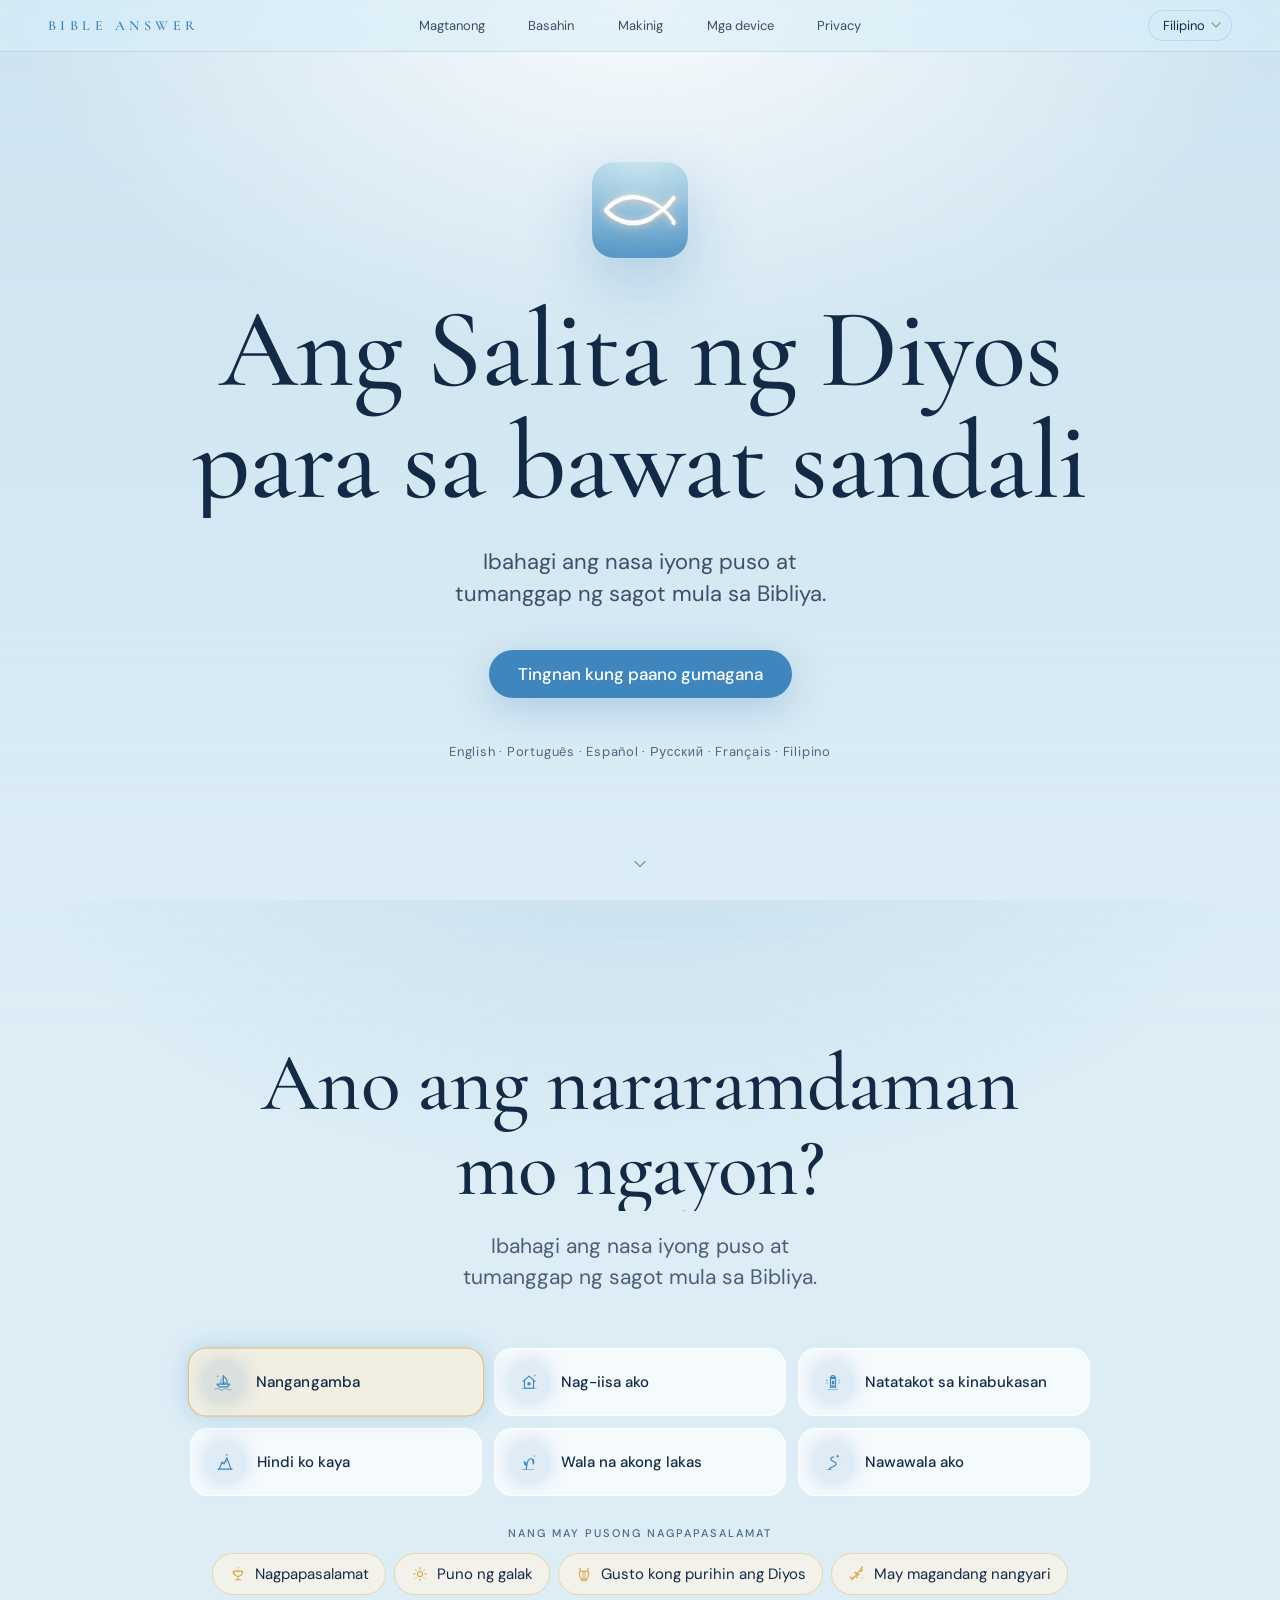
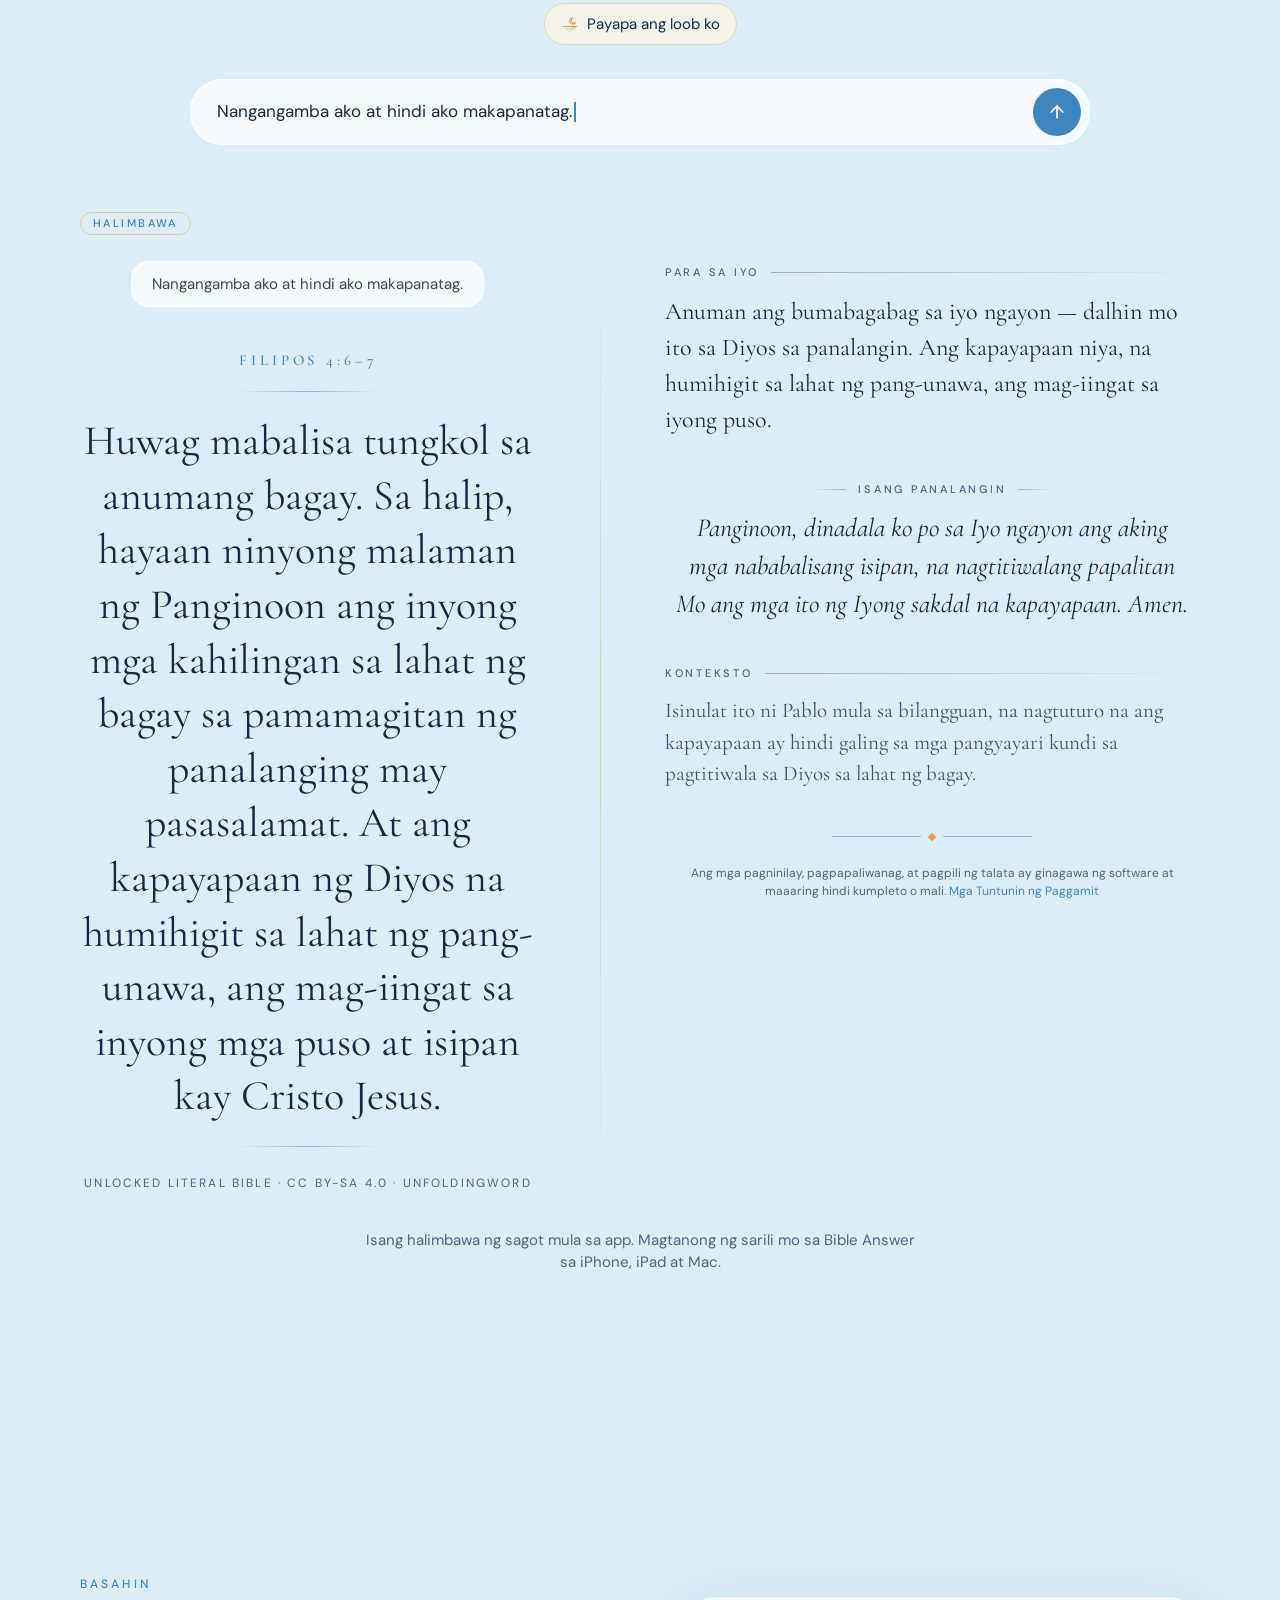
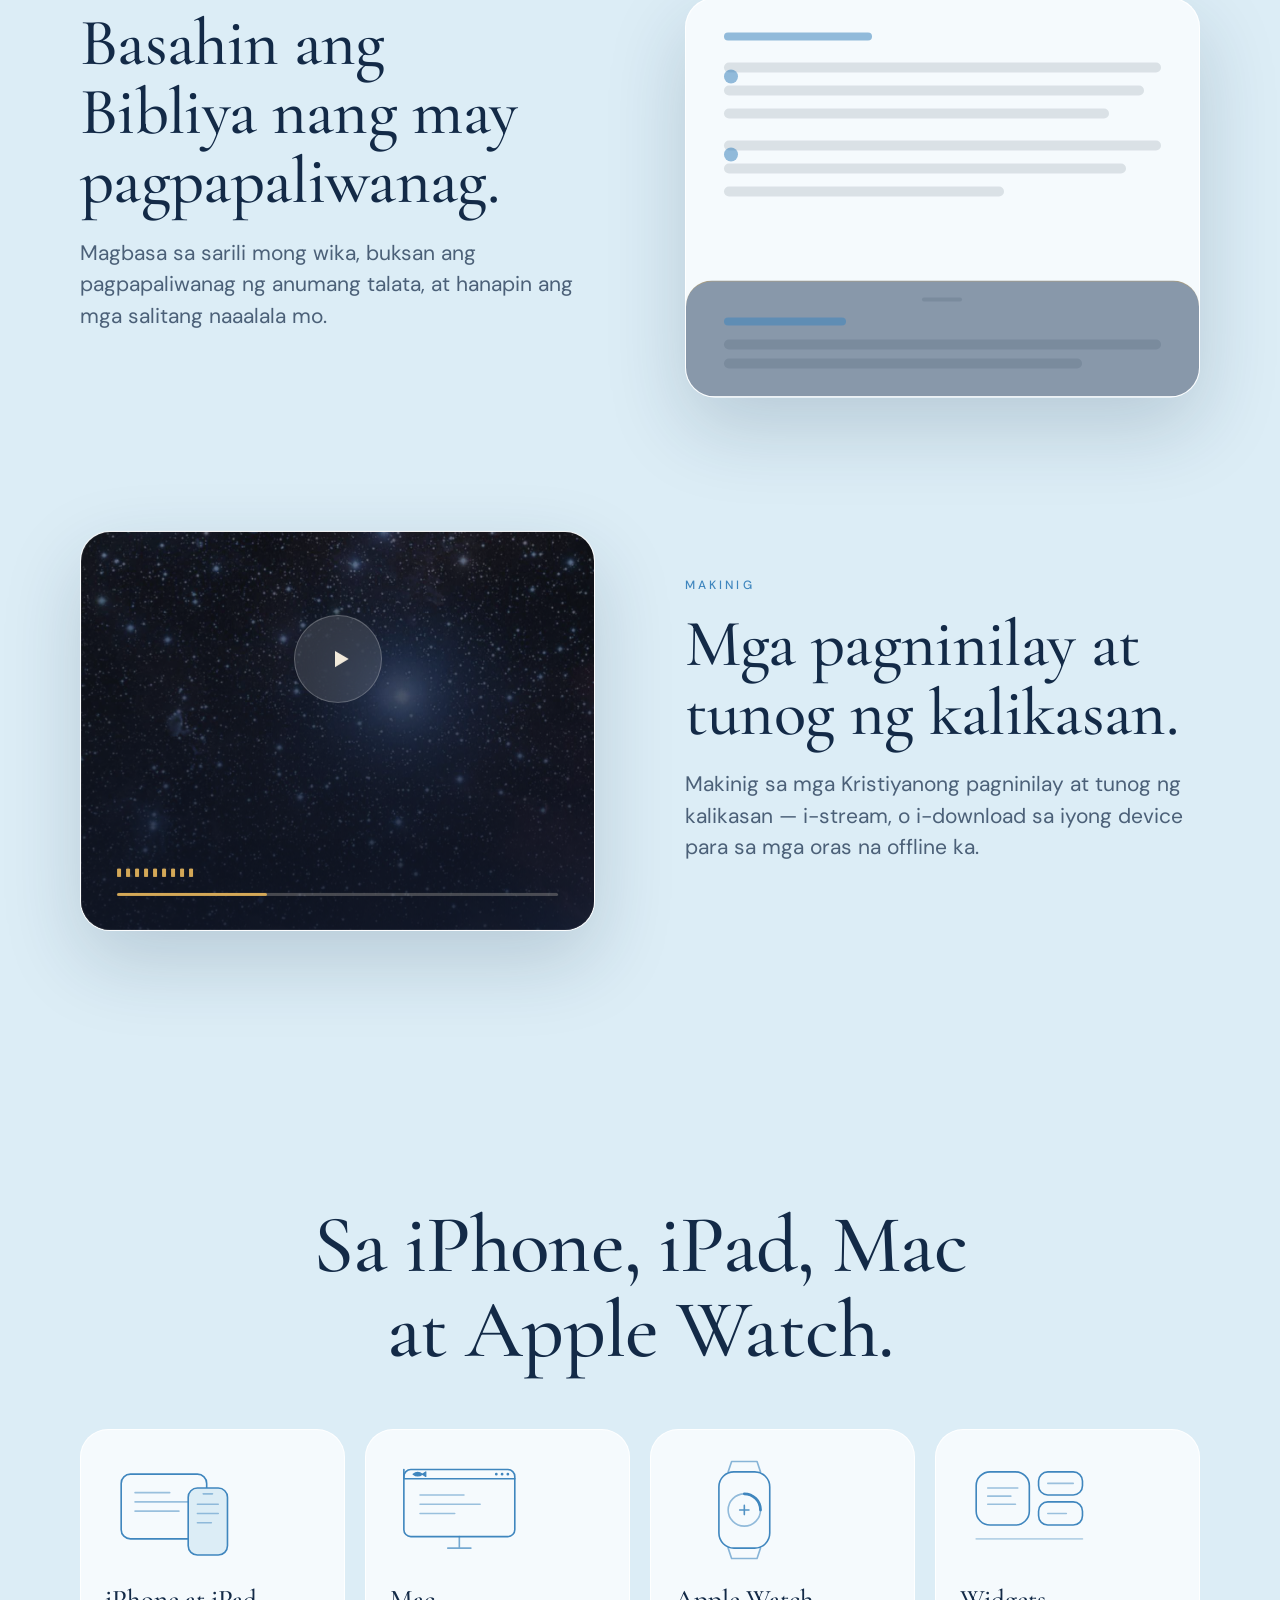
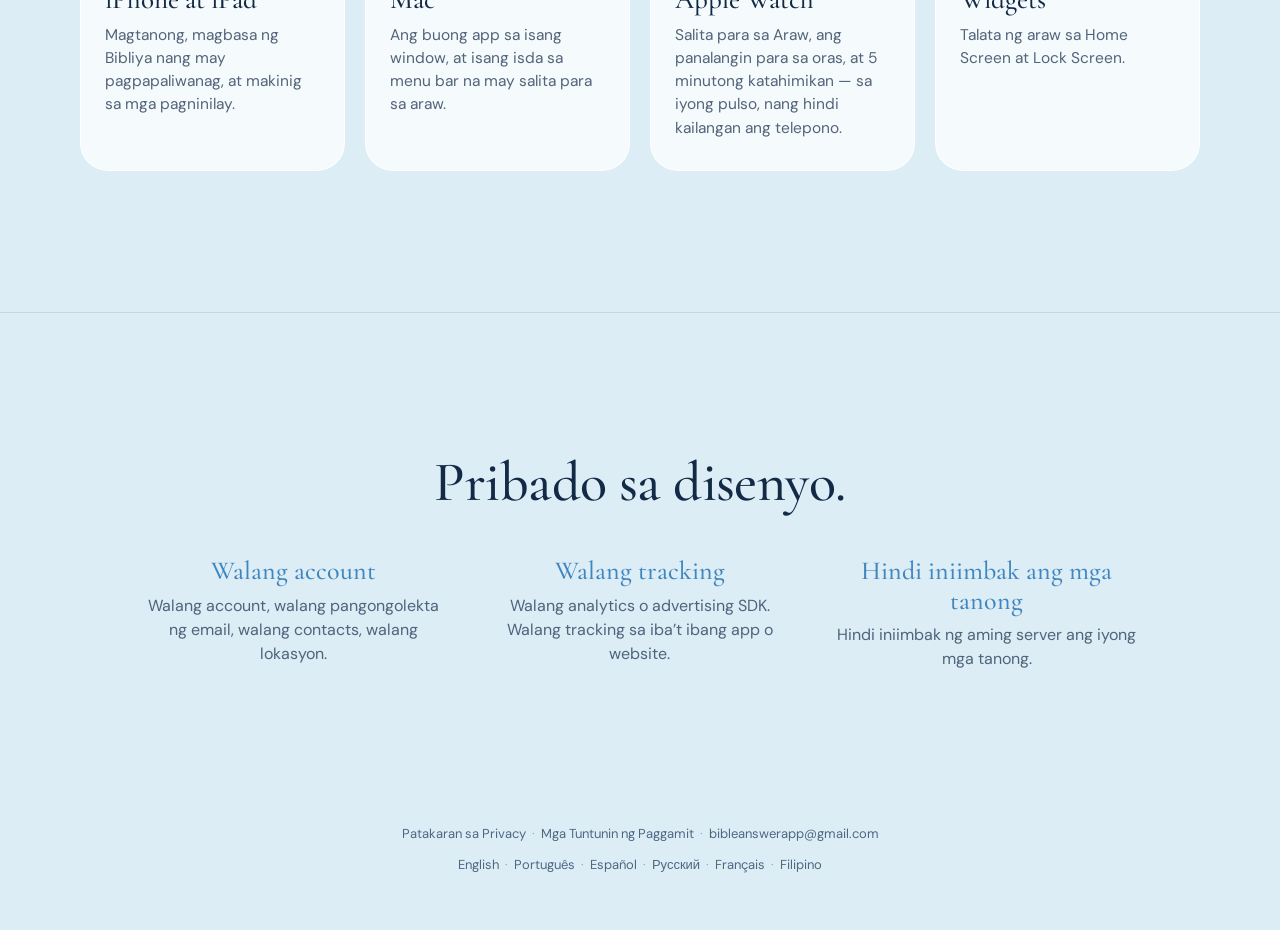
==== commit 42041af1: "Credit the Portuguese and Filipino verse texts as their licences ask Bíblia Livre is CC BY 4.0 (auth" ====
--- a/bible-answer/fil/index.html
+++ b/bible-answer/fil/index.html
@@ -137,7 +137,7 @@
             <hr class="hair part" style="--i:2">
             <blockquote class="verse part" style="--i:3">Huwag mabalisa tungkol sa anumang bagay. Sa halip, hayaan ninyong malaman ng Panginoon ang inyong mga kahilingan sa lahat ng bagay sa pamamagitan ng panalanging may pasasalamat. At ang kapayapaan ng Diyos na humihigit sa lahat ng pang-unawa, ang mag-iingat sa inyong mga puso at isipan kay Cristo Jesus.</blockquote>
             <hr class="hair part" style="--i:4">
-            <div class="credit part" style="--i:5">Unlocked Literal Bible</div>
+            <div class="credit part" style="--i:5">Unlocked Literal Bible · CC BY-SA 4.0 · unfoldingWord</div>
           </div>
           <div class="gutter"></div>
           <div class="reading">
